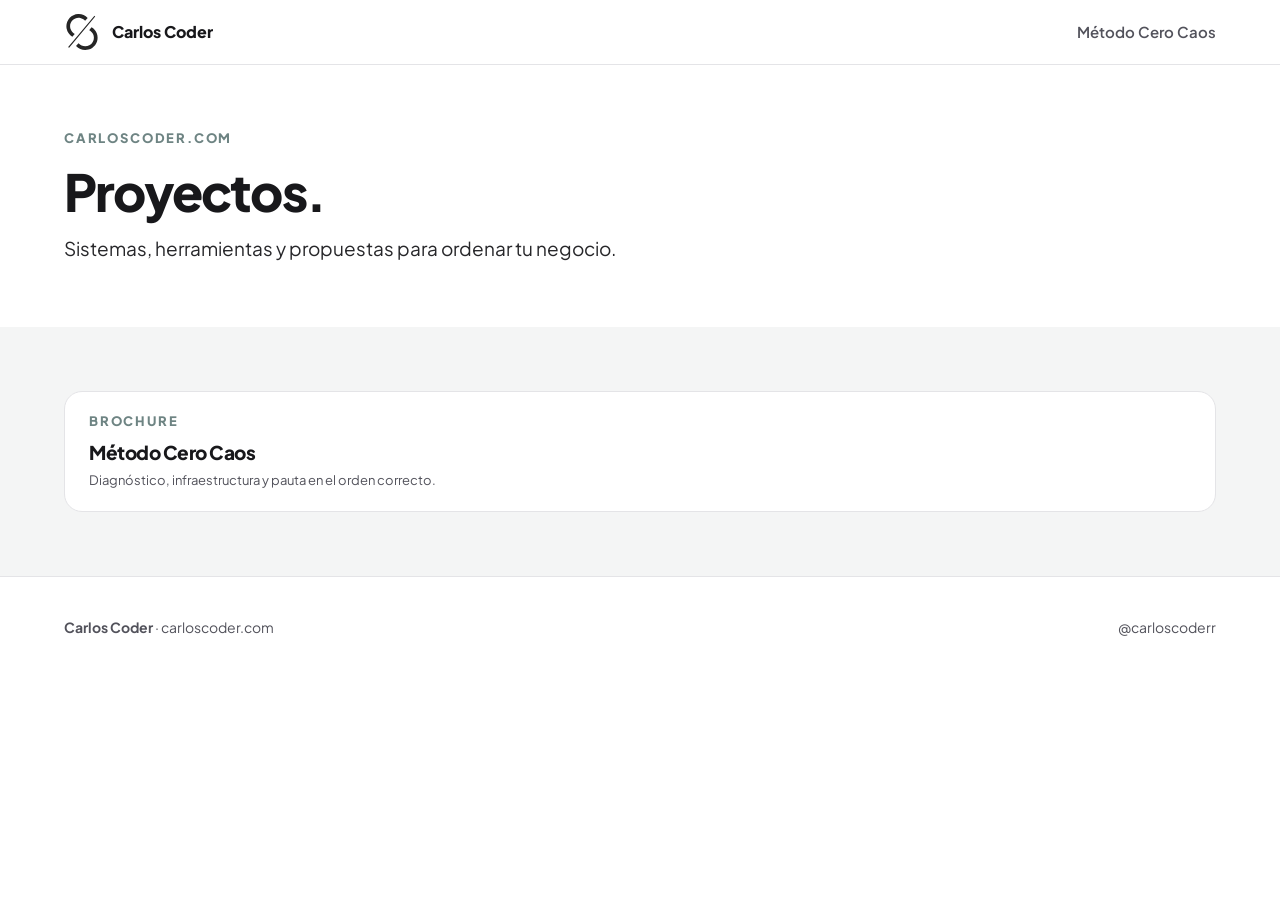
==== index.html @ c0191ad6 "Subida del brochure" ====
<!DOCTYPE html>
<html lang="es-PE">
<head>
<meta charset="utf-8">
<meta name="viewport" content="width=device-width, initial-scale=1, viewport-fit=cover">
<title>Carlos Coder · Proyectos</title>
<meta name="description" content="Proyectos y herramientas de Carlos Coder.">
<link rel="icon" href="assets/img/carlos-coder.svg" type="image/svg+xml">
<link rel="preconnect" href="https://fonts.googleapis.com">
<link rel="preconnect" href="https://fonts.gstatic.com" crossorigin>
<link href="https://fonts.googleapis.com/css2?family=Plus+Jakarta+Sans:wght@400;500;600;700;800&display=swap" rel="stylesheet">
<link rel="stylesheet" href="assets/css/main.css">
<script src="assets/js/core.js" defer></script>
</head>
<body>

<header class="site-header">
  <div class="container">
    <a class="brand" href="./"><img src="assets/img/carlos-coder.svg" alt=""><span>Carlos Coder</span></a>
    <nav class="nav"><a href="brochure/">Método Cero Caos</a></nav>
  </div>
</header>

<main>
  <section class="section">
    <div class="container stack">
      <p class="eyebrow">carloscoder.com</p>
      <h1 class="page-title">Proyectos.</h1>
      <p class="lead">Sistemas, herramientas y propuestas para ordenar tu negocio.</p>
    </div>
  </section>

  <section class="section tint-bg">
    <div class="container grid">
      <a class="card" href="brochure/" style="text-decoration:none;display:block">
        <p class="eyebrow">Brochure</p>
        <h3>Método Cero Caos</h3>
        <p class="small" style="margin-top:6px">Diagnóstico, infraestructura y pauta en el orden correcto.</p>
      </a>
    </div>
  </section>
</main>

<footer class="site-footer">
  <div class="container"><span><b>Carlos Coder</b> · carloscoder.com</span><span>@carloscoderr</span></div>
</footer>

</body>
</html>
---- assets/css/main.css ----
/* ENTRADA ÚNICA · se enlaza en todas las páginas: <link rel="stylesheet" href="…/assets/css/main.css">
   Orden de capas: lo último gana, sin pelear por especificidad. */
@layer tokens, base, components, layout, deck, page;
@import url("tokens.css") layer(tokens);
@import url("base.css") layer(base);
@import url("components.css") layer(components);
@import url("layout.css") layer(layout);
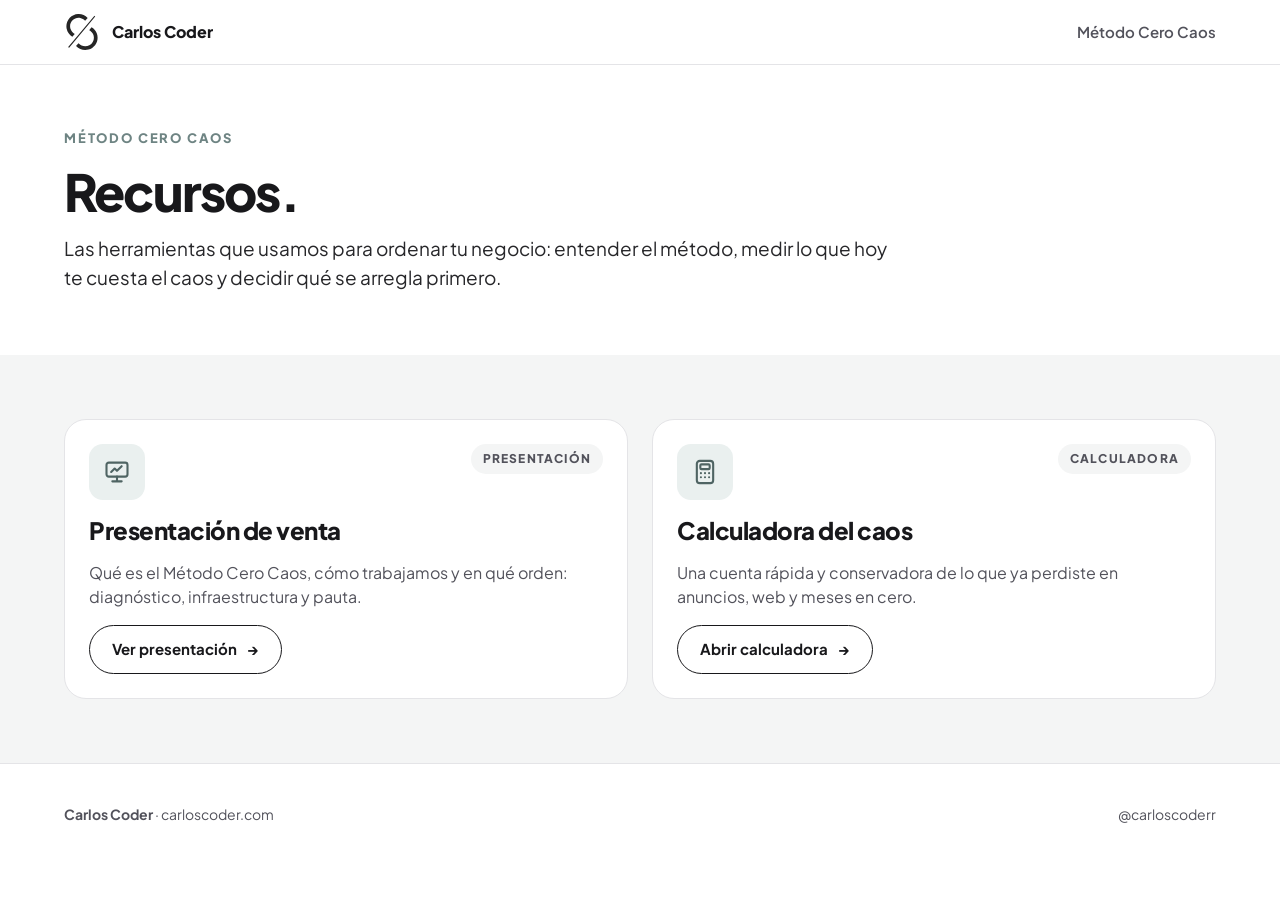
==== commit 3161aeb1: "Rediseña la página principal con tarjetas de recursos Título y descripción generales, y una tarjeta " ====
--- a/index.html
+++ b/index.html
@@ -3,40 +3,91 @@
 <head>
 <meta charset="utf-8">
 <meta name="viewport" content="width=device-width, initial-scale=1, viewport-fit=cover">
-<title>Carlos Coder · Proyectos</title>
-<meta name="description" content="Proyectos y herramientas de Carlos Coder.">
+<title>Carlos Coder · Recursos</title>
+<meta name="description" content="Recursos del Método Cero Caos: presentación de venta y calculadora del caos.">
 <link rel="icon" href="assets/img/carlos-coder.svg" type="image/svg+xml">
 <link rel="preconnect" href="https://fonts.googleapis.com">
 <link rel="preconnect" href="https://fonts.gstatic.com" crossorigin>
 <link href="https://fonts.googleapis.com/css2?family=Plus+Jakarta+Sans:wght@400;500;600;700;800&display=swap" rel="stylesheet">
 <link rel="stylesheet" href="assets/css/main.css">
 <script src="assets/js/core.js" defer></script>
+<style>
+@layer page{
+  /* tarjetas de recursos */
+  .resources{display:grid;gap:var(--space-3);grid-template-columns:repeat(auto-fit,minmax(min(100%,20rem),1fr))}
+  .res{position:relative;display:flex;flex-direction:column;gap:var(--space-2);padding:var(--space-3);border:1px solid var(--line);border-radius:var(--radius-l);background:var(--bg);transition:transform .45s var(--ease),box-shadow .45s var(--ease),border-color .3s}
+  .res:hover,.res:focus-within{transform:translateY(-4px);border-color:var(--ink);box-shadow:var(--shadow-m)}
+
+  .res-top{display:flex;justify-content:space-between;align-items:flex-start;gap:var(--space-2)}
+  .res-icon{display:grid;place-items:center;width:56px;height:56px;border-radius:var(--radius-s);background:var(--sage-bg);color:var(--sage-d);transition:background .35s var(--ease),color .35s,transform .45s var(--ease)}
+  .res-icon svg{width:28px;height:28px}
+  .res:hover .res-icon,.res:focus-within .res-icon{background:var(--ink);color:var(--bg);transform:rotate(-6deg) scale(1.05)}
+  .res-tag{font-size:12px;font-weight:800;letter-spacing:.1em;text-transform:uppercase;color:var(--muted);background:var(--tint);padding:6px 12px;border-radius:var(--radius-pill)}
+
+  .res h2{margin:0;font-size:var(--step-1);letter-spacing:-.02em;line-height:1.2}
+  .res p{color:var(--muted);line-height:1.5}
+
+  /* botón: la flecha avanza y el fondo se rellena al pasar el mouse */
+  .res-btn{margin-top:auto;align-self:flex-start;display:inline-flex;align-items:center;gap:10px;padding:12px 22px;border:1.5px solid var(--ink);border-radius:var(--radius-pill);font-weight:700;font-size:15px;color:var(--ink);text-decoration:none;background:linear-gradient(var(--ink),var(--ink)) no-repeat left center / 0% 100%;transition:background-size .45s var(--ease),color .35s var(--ease)}
+  .res-btn .arrow{transition:transform .45s var(--ease)}
+  .res:hover .res-btn,.res-btn:focus-visible{color:var(--bg);background-size:100% 100%}
+  .res:hover .res-btn .arrow,.res-btn:focus-visible .arrow{transform:translateX(4px)}
+  .res-btn:focus-visible{outline:2px solid var(--sage);outline-offset:3px}
+  /* toda la tarjeta es clicable: el enlace se extiende sobre la tarjeta */
+  .res-btn::after{content:"";position:absolute;inset:0;border-radius:var(--radius-l)}
+  .res{cursor:pointer}
+
+  @media (prefers-reduced-motion:reduce){
+    .res,.res-icon,.res-btn,.res-btn .arrow{transition:none}
+    .res:hover,.res:focus-within{transform:none}
+    .res:hover .res-icon,.res:focus-within .res-icon{transform:none}
+  }
+}
+</style>
 </head>
 <body>
 
 <header class="site-header">
   <div class="container">
     <a class="brand" href="./"><img src="assets/img/carlos-coder.svg" alt=""><span>Carlos Coder</span></a>
-    <nav class="nav"><a href="brochure/">Método Cero Caos</a></nav>
+    <nav class="nav"><a href="presentacion-de-venta/">Método Cero Caos</a></nav>
   </div>
 </header>
 
 <main>
   <section class="section">
     <div class="container stack">
-      <p class="eyebrow">carloscoder.com</p>
-      <h1 class="page-title">Proyectos.</h1>
-      <p class="lead">Sistemas, herramientas y propuestas para ordenar tu negocio.</p>
+      <p class="eyebrow">Método Cero Caos</p>
+      <h1 class="page-title">Recursos.</h1>
+      <p class="lead">Las herramientas que usamos para ordenar tu negocio: entender el método, medir lo que hoy te cuesta el caos y decidir qué se arregla primero.</p>
     </div>
   </section>
 
   <section class="section tint-bg">
-    <div class="container grid">
-      <a class="card" href="brochure/" style="text-decoration:none;display:block">
-        <p class="eyebrow">Brochure</p>
-        <h3>Método Cero Caos</h3>
-        <p class="small" style="margin-top:6px">Diagnóstico, infraestructura y pauta en el orden correcto.</p>
-      </a>
+    <div class="container resources">
+      <article class="res">
+        <div class="res-top">
+          <span class="res-icon" aria-hidden="true">
+            <svg viewBox="0 0 24 24" fill="none" stroke="currentColor" stroke-width="1.8" stroke-linecap="round" stroke-linejoin="round"><rect x="3" y="4" width="18" height="12" rx="2"/><path d="M12 16v4M8 20h8M7 12l3-3 2 2 4-4"/></svg>
+          </span>
+          <span class="res-tag">Presentación</span>
+        </div>
+        <h2>Presentación de venta</h2>
+        <p>Qué es el Método Cero Caos, cómo trabajamos y en qué orden: diagnóstico, infraestructura y pauta.</p>
+        <a class="res-btn" href="presentacion-de-venta/"><span>Ver presentación</span><span class="arrow" aria-hidden="true">→</span></a>
+      </article>
+
+      <article class="res">
+        <div class="res-top">
+          <span class="res-icon" aria-hidden="true">
+            <svg viewBox="0 0 24 24" fill="none" stroke="currentColor" stroke-width="1.8" stroke-linecap="round" stroke-linejoin="round"><rect x="5" y="2.5" width="14" height="19" rx="2.5"/><rect x="8" y="5.5" width="8" height="4" rx="1"/><path d="M8.5 13h.01M12 13h.01M15.5 13h.01M8.5 16.5h.01M12 16.5h.01M15.5 16.5h.01"/></svg>
+          </span>
+          <span class="res-tag">Calculadora</span>
+        </div>
+        <h2>Calculadora del caos</h2>
+        <p>Una cuenta rápida y conservadora de lo que ya perdiste en anuncios, web y meses en cero.</p>
+        <a class="res-btn" href="calculadora-caos/"><span>Abrir calculadora</span><span class="arrow" aria-hidden="true">→</span></a>
+      </article>
     </div>
   </section>
 </main>
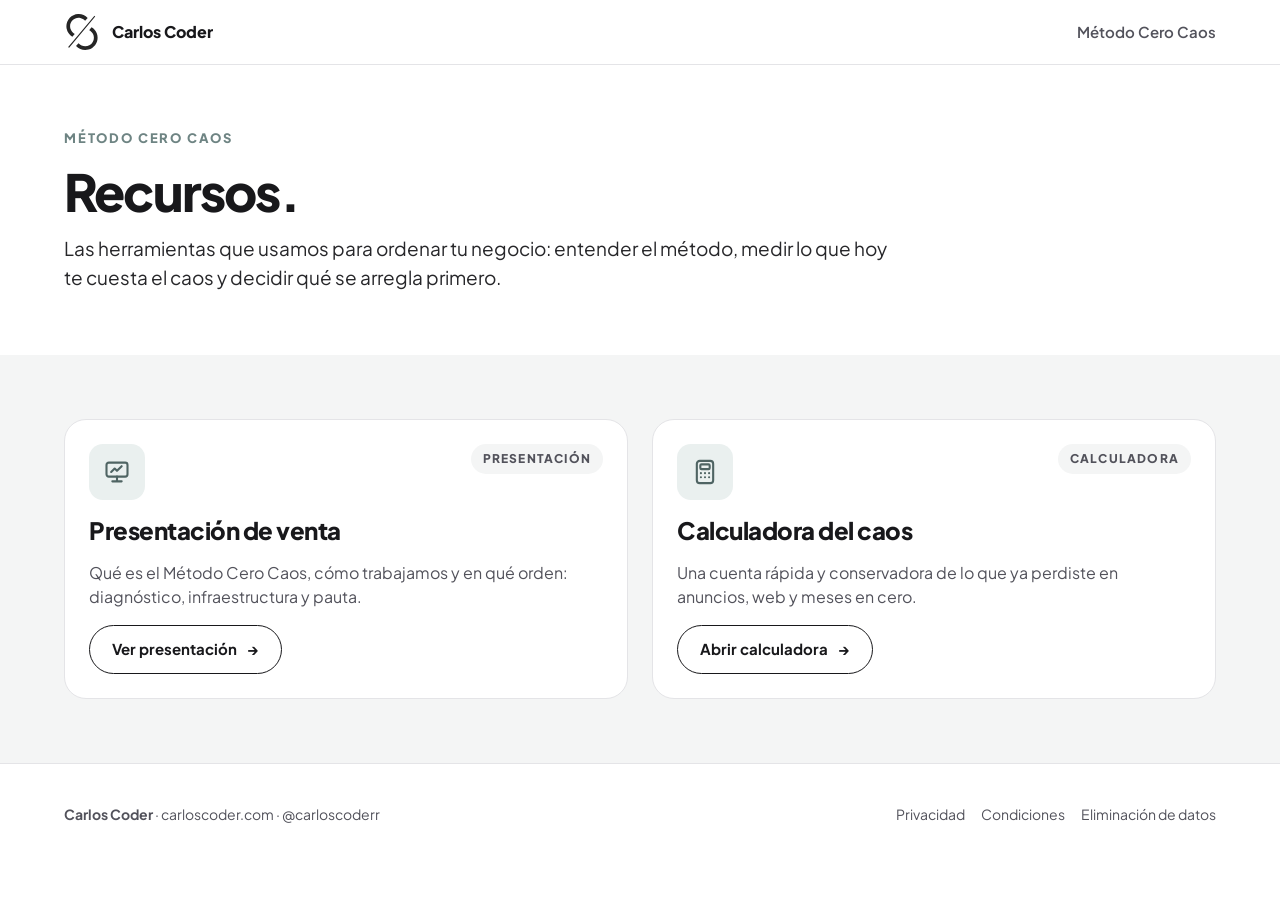
==== commit 030ce399: "Agrega las páginas de privacidad, condiciones y eliminación de datos - /politica-de-privacidad/: dat" ====
--- a/index.html
+++ b/index.html
@@ -86,14 +86,21 @@
         </div>
         <h2>Calculadora del caos</h2>
         <p>Una cuenta rápida y conservadora de lo que ya perdiste en anuncios, web y meses en cero.</p>
-        <a class="res-btn" href="calculadora-caos/"><span>Abrir calculadora</span><span class="arrow" aria-hidden="true">→</span></a>
+        <a class="res-btn" href="calculadora-del-caos/"><span>Abrir calculadora</span><span class="arrow" aria-hidden="true">→</span></a>
       </article>
     </div>
   </section>
 </main>
 
 <footer class="site-footer">
-  <div class="container"><span><b>Carlos Coder</b> · carloscoder.com</span><span>@carloscoderr</span></div>
+  <div class="container">
+    <span><b>Carlos Coder</b> · carloscoder.com · @carloscoderr</span>
+    <nav class="legal-links" aria-label="Legal">
+      <a href="politica-de-privacidad/">Privacidad</a>
+      <a href="condiciones-del-servicio/">Condiciones</a>
+      <a href="eliminacion-de-datos/">Eliminación de datos</a>
+    </nav>
+  </div>
 </footer>
 
 </body>
